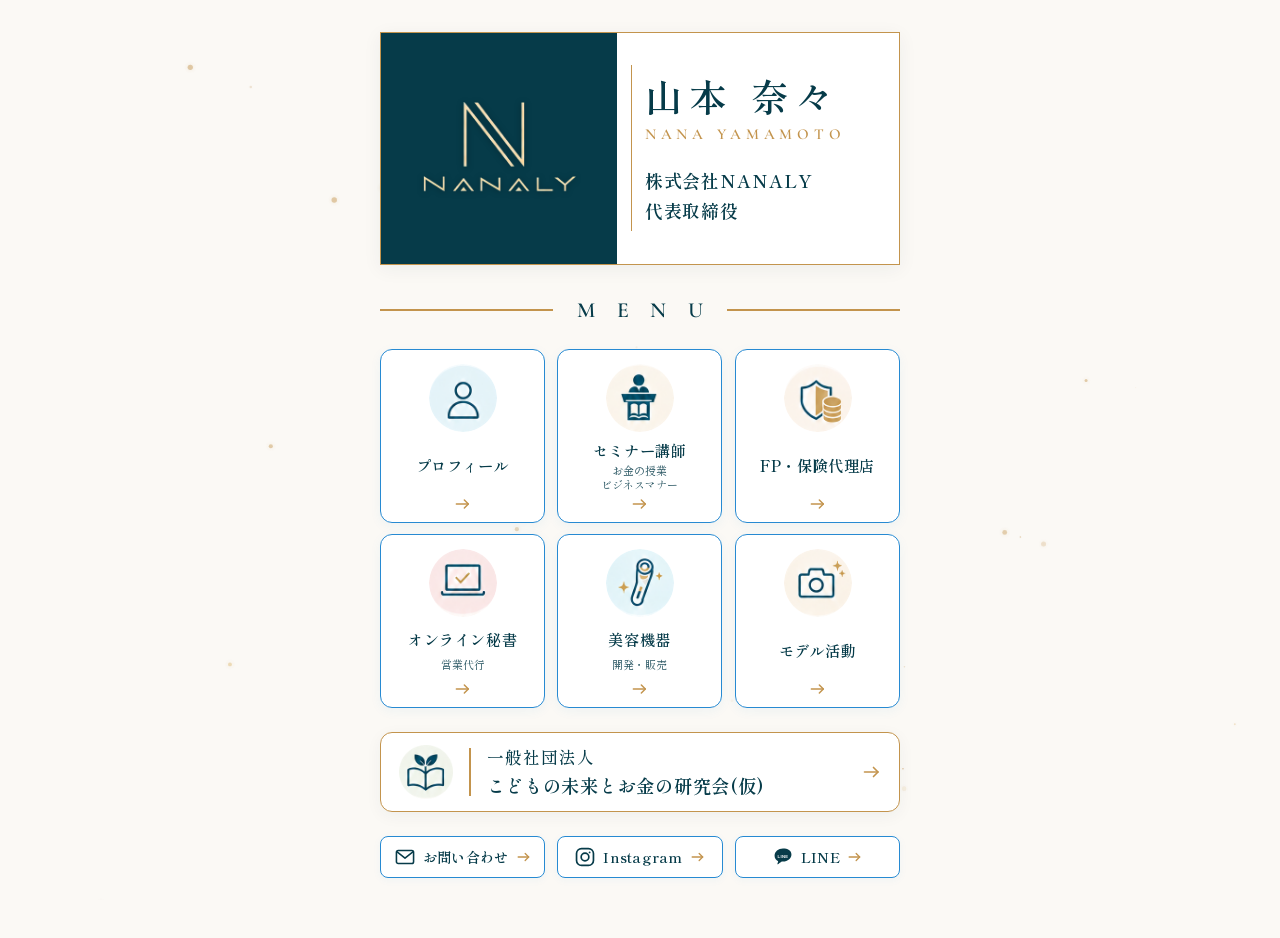
==== index.html @ 5dbdc780 "Add files via upload" ====
<!DOCTYPE html>
<html lang="ja">
<head>
  <meta charset="UTF-8">
  <meta name="viewport" content="width=device-width, initial-scale=1.0">
  <title>山本 奈々 | 株式会社NANALY デジタル名刺</title>
  <meta name="description" content="株式会社NANALY 代表取締役 山本奈々の公式デジタル名刺。プロフィール、セミナー講師、FP・保険代理店、オンライン秘書、美容機器、モデル活動。">
  
  <!-- Google Fonts -->
  <link rel="preconnect" href="https://fonts.googleapis.com">
  <link rel="preconnect" href="https://fonts.gstatic.com" crossorigin>
  <link href="https://fonts.googleapis.com/css2?family=Cormorant+Garamond:wght@400;500;600;700&family=Noto+Serif+JP:wght@300;400;500;600;700&family=Shippori+Mincho:wght@400;500;600;700&display=swap" rel="stylesheet">
  
  <link rel="stylesheet" href="style.css">
</head>
<body>
  <!-- 背景の金箔・微粒子キャンバス -->
  <canvas id="ambient-canvas"></canvas>

  <main class="page-container">
    <div class="card-wrapper">

      <!-- ================= 1. 上部名刺カード ================= -->
      <section class="business-card" id="business-card" tabindex="0" role="region" aria-label="名刺">
        <div class="card-inner">
          <!-- 左側: ディープティール＆NANALYロゴ -->
          <div class="card-left">
            <div class="card-logo-box">
              <img src="image/nanaly-logo-transparent.png" alt="株式会社NANALY ロゴ" class="card-left-img">
            </div>
            <!-- カードの光沢シマーオーバーレイ -->
            <div class="card-shine"></div>
          </div>

          <!-- 右側: プロフィールテキスト -->
          <div class="card-right">
            <div class="card-gold-divider"></div>
            <div class="card-right-content">
              <h1 class="owner-name">山本 奈々</h1>
              <p class="owner-en">NANA YAMAMOTO</p>
              <div class="owner-affiliation">
                <p class="company-name">株式会社NANALY</p>
                <p class="job-title">代表取締役</p>
              </div>
            </div>
          </div>
        </div>

        <!-- 名刺タップ時のヒントバッジ -->
        <div class="card-tap-hint">
          <span>TAP TO SHARE / VIEW QR</span>
        </div>
      </section>

      <!-- ================= 2. MENU 区切り ================= -->
      <div class="menu-divider" aria-hidden="true">
        <span class="divider-line"></span>
        <span class="divider-text">M E N U</span>
        <span class="divider-line"></span>
      </div>

      <!-- ================= 3. 6つのメニューカード グリッド ================= -->
      <section class="menu-grid" aria-label="事業メニュー">

        <!-- 1. プロフィール -->
        <article class="grid-card" data-category="profile" tabindex="0">
          <div class="card-body">
            <div class="icon-frame">
              <img src="image/icon-profile.png" alt="プロフィール" class="menu-icon" loading="lazy">
            </div>
            <h2 class="card-title">プロフィール</h2>
            <div class="card-arrow" aria-hidden="true">
              <img src="image/arrow.svg" alt="" class="arrow-svg">
            </div>
          </div>
          <div class="card-ripple"></div>
        </article>

        <!-- 2. セミナー講師 -->
        <article class="grid-card" data-category="seminar" tabindex="0">
          <div class="card-body">
            <div class="icon-frame">
              <img src="image/icon-seminar.png" alt="セミナー講師" class="menu-icon" loading="lazy">
            </div>
            <h2 class="card-title">セミナー講師</h2>
            <p class="card-sub">
              <span>お金の授業</span>
              <span>ビジネスマナー</span>
            </p>
            <div class="card-arrow" aria-hidden="true">
              <img src="image/arrow.svg" alt="" class="arrow-svg">
            </div>
          </div>
          <div class="card-ripple"></div>
        </article>

        <!-- 3. FP・保険代理店 -->
        <article class="grid-card" data-category="fp" tabindex="0">
          <div class="card-body">
            <div class="icon-frame">
              <img src="image/icon-fp.png" alt="FP・保険代理店" class="menu-icon" loading="lazy">
            </div>
            <h2 class="card-title">FP・保険代理店</h2>
            <div class="card-arrow" aria-hidden="true">
              <img src="image/arrow.svg" alt="" class="arrow-svg">
            </div>
          </div>
          <div class="card-ripple"></div>
        </article>

        <!-- 4. オンライン秘書 -->
        <article class="grid-card" data-category="secretary" tabindex="0">
          <div class="card-body">
            <div class="icon-frame">
              <img src="image/icon-secretary.png" alt="オンライン秘書" class="menu-icon" loading="lazy">
            </div>
            <h2 class="card-title">オンライン秘書</h2>
            <p class="card-sub">
              <span>営業代行</span>
            </p>
            <div class="card-arrow" aria-hidden="true">
              <img src="image/arrow.svg" alt="" class="arrow-svg">
            </div>
          </div>
          <div class="card-ripple"></div>
        </article>

        <!-- 5. 美容機器 -->
        <article class="grid-card" data-category="beauty" tabindex="0">
          <div class="card-body">
            <div class="icon-frame">
              <img src="image/icon-beauty.png" alt="美容機器" class="menu-icon" loading="lazy">
            </div>
            <h2 class="card-title">美容機器</h2>
            <p class="card-sub">
              <span>開発・販売</span>
            </p>
            <div class="card-arrow" aria-hidden="true">
              <img src="image/arrow.svg" alt="" class="arrow-svg">
            </div>
          </div>
          <div class="card-ripple"></div>
        </article>

        <!-- 6. モデル活動 -->
        <article class="grid-card" data-category="model" tabindex="0">
          <div class="card-body">
            <div class="icon-frame">
              <img src="image/icon-model.png" alt="モデル活動" class="menu-icon" loading="lazy">
            </div>
            <h2 class="card-title">モデル活動</h2>
            <div class="card-arrow" aria-hidden="true">
              <img src="image/arrow.svg" alt="" class="arrow-svg">
            </div>
          </div>
          <div class="card-ripple"></div>
        </article>

      </section>

      <!-- ================= 4. ワイドバナーカード ================= -->
      <section class="banner-section" aria-label="関連法人">
        <article class="banner-card" data-category="association" tabindex="0">
          <div class="banner-inner">
            <div class="banner-icon-frame">
              <img src="image/icon-association.png" alt="一般社団法人" class="banner-icon" loading="lazy">
            </div>
            <div class="banner-gold-divider"></div>
            <div class="banner-text-content">
              <p class="banner-sub">一般社団法人</p>
              <h2 class="banner-title">こどもの未来とお金の研究会(仮)</h2>
            </div>
            <div class="banner-arrow" aria-hidden="true">
              <img src="image/arrow.svg" alt="" class="arrow-svg">
            </div>
          </div>
          <div class="card-ripple"></div>
        </article>
      </section>

      <!-- ================= 5. フッターアクションボタン ================= -->
      <footer class="footer-actions" aria-label="連絡先・SNS">
        <!-- お問い合わせ -->
        <a href="#contact" class="action-btn" data-action="contact" role="button">
          <span class="btn-icon">
            <img src="image/icon-mail.svg" alt="メール" class="action-svg">
          </span>
          <span class="btn-label">お問い合わせ</span>
          <span class="btn-arrow" aria-hidden="true">
            <img src="image/arrow.svg" alt="" class="arrow-svg">
          </span>
        </a>

        <!-- Instagram -->
        <a href="https://instagram.com" target="_blank" rel="noopener noreferrer" class="action-btn" data-action="instagram" role="button">
          <span class="btn-icon">
            <img src="image/icon-instagram.svg" alt="Instagram" class="action-svg">
          </span>
          <span class="btn-label">Instagram</span>
          <span class="btn-arrow" aria-hidden="true">
            <img src="image/arrow.svg" alt="" class="arrow-svg">
          </span>
        </a>

        <!-- LINE -->
        <a href="https://line.me" target="_blank" rel="noopener noreferrer" class="action-btn" data-action="line" role="button">
          <span class="btn-icon">
            <img src="image/icon-line.svg" alt="LINE" class="action-svg line-svg">
          </span>
          <span class="btn-label">LINE</span>
          <span class="btn-arrow" aria-hidden="true">
            <img src="image/arrow.svg" alt="" class="arrow-svg">
          </span>
        </a>
      </footer>

    </div>
  </main>

  <!-- ================= 詳細モーダルウィンドウ ================= -->
  <div class="modal-overlay" id="detail-modal" aria-hidden="true" role="dialog" aria-modal="true">
    <div class="modal-container">
      <button class="modal-close-btn" id="modal-close" aria-label="閉じる">×</button>
      <div class="modal-header">
        <div class="modal-icon-wrapper" id="modal-icon"></div>
        <div class="modal-title-group">
          <span class="modal-category-tag" id="modal-category">NANALY SERVICE</span>
          <h3 class="modal-heading" id="modal-title">タイトル</h3>
        </div>
      </div>
      <div class="modal-divider"></div>
      <div class="modal-body" id="modal-description">
        <!-- JSで動的に詳細テキストを挿入 -->
      </div>
      <div class="modal-footer">
        <button class="modal-action-btn primary" id="modal-primary-btn">詳細を見る</button>
        <button class="modal-action-btn secondary" id="modal-secondary-btn">閉じる</button>
      </div>
    </div>
  </div>

  <!-- ================= 名刺シェア・QRモーダル ================= -->
  <div class="modal-overlay" id="share-modal" aria-hidden="true" role="dialog" aria-modal="true">
    <div class="modal-container share-card-modal">
      <button class="modal-close-btn" id="share-close" aria-label="閉じる">×</button>
      <div class="share-header">
        <div class="nanaly-mini-logo">NANALY</div>
        <h3 class="share-title">デジタル名刺の共有</h3>
        <p class="share-subtitle">山本 奈々 | 代表取締役</p>
      </div>
      <div class="qr-container">
        <!-- SVG生成QRコードプレースホルダー -->
        <div class="qr-code-box" id="qr-box">
          <svg viewBox="0 0 120 120" class="qr-svg" aria-label="QR Code">
            <rect width="120" height="120" fill="#ffffff" rx="8"/>
            <!-- 四隅のファインダーパターン -->
            <path d="M12 12 h32 v32 h-32 z M20 20 v16 h16 v-16 z" fill="#063b49"/>
            <rect x="24" y="24" width="8" height="8" fill="#c3944d"/>
            <path d="M76 12 h32 v32 h-32 z M84 20 v16 h16 v-16 z" fill="#063b49"/>
            <rect x="88" y="24" width="8" height="8" fill="#c3944d"/>
            <path d="M12 76 h32 v32 h-32 z M20 84 v16 h16 v-16 z" fill="#063b49"/>
            <rect x="24" y="88" width="8" height="8" fill="#c3944d"/>
            <!-- 幾何学模様 -->
            <path d="M52 16 h8 v8 h-8 z M64 24 h8 v16 h-8 z M52 36 h12 v8 h-12 z M16 52 h8 v16 h-8 z M32 52 h24 v8 h-24 z M64 52 h16 v8 h-16 z M88 52 h8 v8 h-8 z M100 52 h8 v16 h-8 z M52 68 h16 v16 h-16 z M76 68 h12 v8 h-12 z M96 68 h12 v8 h-12 z M36 76 h12 v8 h-12 z M76 84 h8 v16 h-8 z M92 84 h16 v8 h-16 z M52 92 h16 v16 h-16 z M76 104 h24 v8 h-24 z" fill="#063b49"/>
          </svg>
        </div>
        <p class="qr-caption">スマートフォンで読み取って名刺を保存できます</p>
      </div>
      <div class="share-actions">
        <button class="share-copy-btn" id="copy-url-btn">
          <span class="copy-icon">🔗</span>
          <span class="copy-text">URLをコピー</span>
        </button>
      </div>
      <div class="copy-toast" id="copy-toast">URLをクリップボードにコピーしました</div>
    </div>
  </div>

  <script src="script.js"></script>
</body>
</html>
---- style.css ----
/* ==========================================================================
   NANALY デジタル名刺 - スタイルシート
   画像デザインの忠実な再現 & 上品なマイクロインタラクション
   ========================================================================== */

/* --- CSS変数（デザイントークン） --- */
:root {
  --color-deep-teal: #063b49;        /* 深い青緑（プライマリ） */
  --color-deep-teal-dark: #042933;   /* より濃い青緑（影用） */
  --color-teal-glow: rgba(6, 59, 73, 0.12);
  
  --color-gold: #c3944d;             /* ゴールドアクセント */
  --color-gold-light: #dfbc7a;       /* 明るいゴールド */
  --color-gold-dark: #a07432;        /* 濃いゴールド */
  --color-gold-glow: rgba(195, 148, 77, 0.25);

  --color-card-border-blue: #278ad2; /* メニューカードのスカイブルー枠線 */
  
  --color-bg-base: #fbf9f5;          /* 全体背景（高級感ある和紙調オフホワイト） */
  --color-card-white: #ffffff;       /* カード背景 */
  --color-text-dark: #063b49;        /* 主要テキスト（深い青緑） */
  --color-text-sub: #174d5b;         /* サブテキスト */
  --color-text-gold: #c3944d;        /* ゴールドテキスト */

  /* フォント定義 */
  --font-mincho: 'Shippori Mincho', 'Noto Serif JP', 'Yu Mincho', serif;
  --font-serif-en: 'Cormorant Garamond', 'Times New Roman', serif;
  --font-sans: -apple-system, BlinkMacSystemFont, "Segoe UI", Roboto, "Helvetica Neue", sans-serif;

  /* 影 */
  --shadow-card-subtle: 0 4px 20px rgba(6, 59, 73, 0.05);
  --shadow-card-hover: 0 10px 28px rgba(6, 59, 73, 0.12), 0 2px 6px rgba(195, 148, 77, 0.15);
  --shadow-gold-hover: 0 8px 24px rgba(195, 148, 77, 0.22);
}

/* --- リセット & 基本設定 --- */
*, *::before, *::after {
  box-sizing: border-box;
  margin: 0;
  padding: 0;
}

html {
  font-size: 16px;
  scroll-behavior: smooth;
  -webkit-font-smoothing: antialiased;
  -moz-osx-font-smoothing: grayscale;
}

body {
  min-height: 100vh;
  background-color: var(--color-bg-base);
  color: var(--color-text-dark);
  font-family: var(--font-mincho);
  display: flex;
  justify-content: center;
  align-items: flex-start;
  padding: 32px 16px 60px;
  overflow-x: hidden;
  position: relative;
}

/* --- 背景キャンバス（金箔・微粒子アニメーション） --- */
#ambient-canvas {
  position: fixed;
  top: 0;
  left: 0;
  width: 100vw;
  height: 100vh;
  pointer-events: none;
  z-index: 0;
  opacity: 0.85;
}

/* --- 全体コンテナ --- */
.page-container {
  width: 100%;
  max-width: 520px;
  position: relative;
  z-index: 1;
}

.card-wrapper {
  display: flex;
  flex-direction: column;
  gap: 24px;
}

/* ==========================================================================
   1. 上部名刺カード
   ========================================================================== */
.business-card {
  position: relative;
  background: #ffffff;
  border: 1.5px solid var(--color-gold);
  border-radius: 0; /* ゴールドの囲いの角丸を完全になくし直角に */
  padding: 0; /* 緑のロゴ周りの白い隙間を完全になくす */
  box-shadow: 0 4px 18px rgba(6, 59, 73, 0.06);
  cursor: pointer;
  outline: none;
  overflow: hidden;
  transition: transform 0.3s cubic-bezier(0.2, 0.8, 0.2, 1),
              box-shadow 0.3s cubic-bezier(0.2, 0.8, 0.2, 1),
              border-color 0.3s ease;
  user-select: none;
  perspective: 1000px;
}

.business-card:hover {
  transform: translateY(-3px) scale(1.005);
  box-shadow: var(--shadow-gold-hover);
  border-color: var(--color-gold-light);
}

.business-card:focus-visible {
  outline: 2px solid var(--color-gold);
  outline-offset: 3px;
}

.card-inner {
  display: flex;
  min-height: 226px;
  border-radius: 0;
  margin: 0;
  padding: 0;
  background: #ffffff;
}

/* 名刺左側: 尖った直角の四角形（背景は完全に均一な単一面のディープティール） */
.card-left {
  flex: 0 0 45.5%;
  background-color: var(--color-deep-teal);
  border-radius: 0;
  margin: 0;
  padding: 0;
  position: relative;
  overflow: hidden;
  display: flex;
  align-items: center;
  justify-content: center;
}

.card-logo-box {
  width: 100%;
  height: 100%;
  display: flex;
  align-items: center;
  justify-content: center;
  padding: 16px 12px;
  z-index: 2;
}

.card-left-img {
  max-width: 86%;
  max-height: 86%;
  width: auto;
  height: auto;
  object-fit: contain;
  display: block;
  border-radius: 0;
  filter: drop-shadow(0 1px 3px rgba(0, 0, 0, 0.3));
  transition: transform 0.4s ease;
}

.business-card:hover .card-left-img {
  transform: scale(1.03);
}

/* 光沢シマー効果 */
.card-shine {
  position: absolute;
  top: -50%;
  left: -60%;
  width: 200%;
  height: 200%;
  background: linear-gradient(
    115deg,
    transparent 0%,
    transparent 40%,
    rgba(255, 255, 255, 0.15) 45%,
    rgba(255, 255, 255, 0.28) 50%,
    rgba(255, 255, 255, 0.15) 55%,
    transparent 60%,
    transparent 100%
  );
  transform: rotate(25deg);
  pointer-events: none;
  opacity: 0;
  transition: opacity 0.5s ease;
}

.business-card:hover .card-shine {
  opacity: 1;
  animation: shineSweep 1.6s ease-in-out infinite;
}

@keyframes shineSweep {
  0% { transform: translateY(-100%) rotate(25deg); }
  100% { transform: translateY(100%) rotate(25deg); }
}

/* 名刺右側: テキスト情報 */
.card-right {
  flex: 1;
  background-color: #ffffff;
  display: flex;
  align-items: center;
  position: relative;
  padding: 20px 20px 20px 28px;
}

/* 縦のゴールド仕切り線 */
.card-gold-divider {
  position: absolute;
  left: 14px;
  top: 14%;
  bottom: 14%;
  width: 1.5px;
  background: var(--color-gold);
}

.card-right-content {
  display: flex;
  flex-direction: column;
  justify-content: center;
  width: 100%;
}

.owner-name {
  font-family: var(--font-mincho);
  font-size: 2.35rem;
  font-weight: 600;
  color: var(--color-deep-teal);
  letter-spacing: 0.18em;
  line-height: 1.15;
  margin-bottom: 8px;
}

.owner-en {
  font-family: var(--font-serif-en);
  font-size: 0.95rem;
  font-weight: 600;
  color: var(--color-gold);
  letter-spacing: 0.32em;
  margin-bottom: 24px;
  text-transform: uppercase;
}

.owner-affiliation {
  display: flex;
  flex-direction: column;
  gap: 4px;
}

.company-name {
  font-family: var(--font-mincho);
  font-size: 1.12rem;
  font-weight: 600;
  color: var(--color-deep-teal);
  letter-spacing: 0.05em;
}

.job-title {
  font-family: var(--font-mincho);
  font-size: 1.12rem;
  font-weight: 600;
  color: var(--color-deep-teal);
  letter-spacing: 0.05em;
}

/* 名刺タップヒント */
.card-tap-hint {
  position: absolute;
  bottom: -10px;
  right: 16px;
  background: var(--color-deep-teal);
  color: #ffffff;
  font-family: var(--font-sans);
  font-size: 0.62rem;
  font-weight: 600;
  letter-spacing: 0.08em;
  padding: 2px 8px;
  border-radius: 10px;
  opacity: 0;
  transform: translateY(-4px);
  transition: all 0.25s ease;
  pointer-events: none;
  box-shadow: 0 2px 6px rgba(0, 0, 0, 0.15);
}

.business-card:hover .card-tap-hint {
  opacity: 0.9;
  transform: translateY(0);
}

/* ==========================================================================
   2. MENU 区切り線
   ========================================================================== */
.menu-divider {
  display: flex;
  align-items: center;
  justify-content: center;
  gap: 16px;
  margin: 8px 0 2px;
}

.divider-line {
  flex: 1;
  height: 1.2px;
  background: var(--color-gold);
}

.divider-text {
  font-family: var(--font-serif-en);
  font-size: 1.35rem;
  font-weight: 600;
  color: var(--color-deep-teal);
  letter-spacing: 0.38em;
  text-indent: 0.38em;
}

/* ==========================================================================
   3. メニューグリッド（3列×2行）
   ========================================================================== */
.menu-grid {
  display: grid;
  grid-template-columns: repeat(3, 1fr);
  gap: 12px;
}

.grid-card {
  position: relative;
  background: #ffffff;
  border: 1.6px solid var(--color-card-border-blue);
  border-radius: 12px;
  aspect-ratio: 1 / 1.05;
  display: flex;
  flex-direction: column;
  justify-content: center;
  align-items: center;
  cursor: pointer;
  outline: none;
  padding: 12px 6px;
  box-shadow: 0 3px 12px rgba(39, 138, 210, 0.06);
  transition: transform 0.28s cubic-bezier(0.2, 0.8, 0.2, 1),
              box-shadow 0.28s cubic-bezier(0.2, 0.8, 0.2, 1),
              border-color 0.28s ease,
              background-color 0.28s ease;
  user-select: none;
  overflow: hidden;
}

.grid-card:hover {
  transform: translateY(-4px);
  box-shadow: 0 10px 22px rgba(39, 138, 210, 0.18), 0 2px 6px rgba(6, 59, 73, 0.08);
  border-color: #1a7ec7;
  background-color: #fcfeff;
}

.grid-card:active {
  transform: translateY(-1px) scale(0.98);
}

.grid-card:focus-visible {
  outline: 2px solid var(--color-card-border-blue);
  outline-offset: 2px;
}

.card-body {
  width: 100%;
  height: 100%;
  display: flex;
  flex-direction: column;
  align-items: center;
  justify-content: space-between;
  text-align: center;
  z-index: 2;
}

/* 円形アイコン */
.icon-frame {
  width: 68px;
  height: 68px;
  border-radius: 50%;
  display: flex;
  align-items: center;
  justify-content: center;
  transition: transform 0.35s cubic-bezier(0.34, 1.56, 0.64, 1);
  margin-top: 2px;
}

.grid-card:hover .icon-frame {
  transform: scale(1.08) rotate(3deg);
}

.menu-icon {
  width: 100%;
  height: 100%;
  object-fit: contain;
  display: block;
  border-radius: 50%;
}

/* タイトル & サブ */
.card-title {
  font-family: var(--font-mincho);
  font-size: 0.95rem;
  font-weight: 600;
  color: var(--color-deep-teal);
  letter-spacing: 0.04em;
  line-height: 1.25;
  margin-top: 6px;
  transition: color 0.25s ease;
}

.grid-card:hover .card-title {
  color: #0b5063;
}

.card-sub {
  display: flex;
  flex-direction: column;
  gap: 1px;
  font-family: var(--font-mincho);
  font-size: 0.68rem;
  color: var(--color-deep-teal);
  line-height: 1.2;
  margin-top: 2px;
  opacity: 0.88;
}

/* 矢印 */
.card-arrow {
  width: 16px;
  height: 12px;
  display: flex;
  align-items: center;
  justify-content: center;
  margin-top: 4px;
  transition: transform 0.3s ease;
}

.grid-card:hover .card-arrow {
  transform: translateX(4px);
}

.arrow-svg {
  width: 100%;
  height: 100%;
  display: block;
}

/* リップルエフェクト */
.card-ripple {
  position: absolute;
  top: 50%;
  left: 50%;
  width: 0;
  height: 0;
  border-radius: 50%;
  background: radial-gradient(circle, rgba(195, 148, 77, 0.25) 0%, transparent 70%);
  transform: translate(-50%, -50%);
  opacity: 0;
  pointer-events: none;
  transition: width 0.6s ease-out, height 0.6s ease-out, opacity 0.6s ease-out;
}

.grid-card:active .card-ripple,
.banner-card:active .card-ripple {
  width: 250px;
  height: 250px;
  opacity: 1;
  transition: 0s;
}

.touch-ripple {
  position: absolute;
  width: 20px;
  height: 20px;
  border-radius: 50%;
  background: radial-gradient(circle, rgba(195, 148, 77, 0.45) 0%, rgba(39, 138, 210, 0.15) 60%, transparent 100%);
  transform: translate(-50%, -50%) scale(0);
  pointer-events: none;
  animation: touchRippleAnim 0.6s ease-out forwards;
}

@keyframes touchRippleAnim {
  to {
    transform: translate(-50%, -50%) scale(15);
    opacity: 0;
  }
}

/* ==========================================================================
   4. ワイドバナーカード（一般社団法人）
   ========================================================================== */
.banner-section {
  width: 100%;
}

.banner-card {
  position: relative;
  background: #ffffff;
  border: 1.6px solid var(--color-gold);
  border-radius: 12px;
  cursor: pointer;
  outline: none;
  padding: 12px 18px;
  box-shadow: 0 4px 16px rgba(6, 59, 73, 0.05);
  transition: transform 0.28s cubic-bezier(0.2, 0.8, 0.2, 1),
              box-shadow 0.28s cubic-bezier(0.2, 0.8, 0.2, 1),
              border-color 0.28s ease;
  user-select: none;
  overflow: hidden;
}

.banner-card:hover {
  transform: translateY(-3px);
  box-shadow: var(--shadow-gold-hover);
  border-color: var(--color-gold-light);
}

.banner-card:active {
  transform: translateY(-1px) scale(0.99);
}

.banner-card:focus-visible {
  outline: 2px solid var(--color-gold);
  outline-offset: 2px;
}

.banner-inner {
  display: flex;
  align-items: center;
  gap: 16px;
  z-index: 2;
  position: relative;
}

.banner-icon-frame {
  flex: 0 0 54px;
  height: 54px;
  border-radius: 50%;
  display: flex;
  align-items: center;
  justify-content: center;
  transition: transform 0.35s ease;
}

.banner-card:hover .banner-icon-frame {
  transform: scale(1.08) rotate(4deg);
}

.banner-icon {
  width: 100%;
  height: 100%;
  object-fit: contain;
  display: block;
}

.banner-gold-divider {
  width: 1.5px;
  height: 48px;
  background: var(--color-gold);
  flex-shrink: 0;
}

.banner-text-content {
  flex: 1;
  display: flex;
  flex-direction: column;
  gap: 3px;
}

.banner-sub {
  font-family: var(--font-mincho);
  font-size: 1.05rem;
  font-weight: 500;
  color: var(--color-deep-teal);
  letter-spacing: 0.06em;
}

.banner-title {
  font-family: var(--font-mincho);
  font-size: 1.15rem;
  font-weight: 600;
  color: var(--color-deep-teal);
  letter-spacing: 0.04em;
  white-space: nowrap;
}

.banner-arrow {
  width: 18px;
  height: 14px;
  flex-shrink: 0;
  display: flex;
  align-items: center;
  justify-content: center;
  transition: transform 0.3s ease;
}

.banner-card:hover .banner-arrow {
  transform: translateX(5px);
}

/* ==========================================================================
   5. フッターアクションボタン（3列）
   ========================================================================== */
.footer-actions {
  display: grid;
  grid-template-columns: repeat(3, 1fr);
  gap: 12px;
}

.action-btn {
  display: flex;
  align-items: center;
  justify-content: center;
  gap: 8px;
  background: #ffffff;
  border: 1.6px solid var(--color-card-border-blue);
  border-radius: 8px;
  padding: 10px 8px;
  text-decoration: none;
  cursor: pointer;
  outline: none;
  box-shadow: 0 2px 8px rgba(39, 138, 210, 0.05);
  transition: transform 0.25s ease,
              box-shadow 0.25s ease,
              border-color 0.25s ease,
              background-color 0.25s ease;
  user-select: none;
}

.action-btn:hover {
  transform: translateY(-2px);
  box-shadow: 0 6px 16px rgba(39, 138, 210, 0.16);
  border-color: #1a7ec7;
  background-color: #f7fbfe;
}

.action-btn:active {
  transform: translateY(0) scale(0.98);
}

.action-btn:focus-visible {
  outline: 2px solid var(--color-card-border-blue);
  outline-offset: 2px;
}

.btn-icon {
  width: 20px;
  height: 20px;
  display: flex;
  align-items: center;
  justify-content: center;
  flex-shrink: 0;
}

.action-svg {
  width: 100%;
  height: 100%;
  display: block;
}

.btn-label {
  font-family: var(--font-mincho);
  font-size: 0.88rem;
  font-weight: 600;
  color: var(--color-deep-teal);
  letter-spacing: 0.02em;
  white-space: nowrap;
}

.btn-arrow {
  width: 14px;
  height: 10px;
  display: flex;
  align-items: center;
  justify-content: center;
  flex-shrink: 0;
  transition: transform 0.25s ease;
}

.action-btn:hover .btn-arrow {
  transform: translateX(3px);
}

/* ==========================================================================
   6. モーダルウィンドウ
   ========================================================================== */
.modal-overlay {
  position: fixed;
  inset: 0;
  background: rgba(4, 41, 51, 0.55);
  backdrop-filter: blur(8px);
  -webkit-backdrop-filter: blur(8px);
  display: flex;
  align-items: center;
  justify-content: center;
  padding: 20px;
  z-index: 1000;
  opacity: 0;
  visibility: hidden;
  transition: opacity 0.3s cubic-bezier(0.2, 0.8, 0.2, 1),
              visibility 0.3s cubic-bezier(0.2, 0.8, 0.2, 1);
}

.modal-overlay.active {
  opacity: 1;
  visibility: visible;
}

.modal-container {
  width: 100%;
  max-width: 440px;
  background: #ffffff;
  border: 1.6px solid var(--color-gold);
  border-radius: 16px;
  padding: 28px 24px 24px;
  position: relative;
  box-shadow: 0 20px 48px rgba(4, 41, 51, 0.25), 0 0 24px rgba(195, 148, 77, 0.2);
  transform: scale(0.92) translateY(12px);
  transition: transform 0.35s cubic-bezier(0.34, 1.56, 0.64, 1);
}

.modal-overlay.active .modal-container {
  transform: scale(1) translateY(0);
}

.modal-close-btn {
  position: absolute;
  top: 14px;
  right: 14px;
  width: 32px;
  height: 32px;
  border-radius: 50%;
  background: #f3f6f8;
  border: none;
  font-size: 1.3rem;
  color: var(--color-deep-teal);
  cursor: pointer;
  display: flex;
  align-items: center;
  justify-content: center;
  line-height: 1;
  transition: all 0.2s ease;
}

.modal-close-btn:hover {
  background: var(--color-deep-teal);
  color: #ffffff;
  transform: rotate(90deg);
}

.modal-header {
  display: flex;
  align-items: center;
  gap: 16px;
  margin-bottom: 16px;
}

.modal-icon-wrapper {
  width: 58px;
  height: 58px;
  border-radius: 50%;
  overflow: hidden;
  flex-shrink: 0;
  box-shadow: 0 3px 10px rgba(0, 0, 0, 0.08);
}

.modal-icon-wrapper img {
  width: 100%;
  height: 100%;
  object-fit: contain;
}

.modal-title-group {
  display: flex;
  flex-direction: column;
  gap: 4px;
}

.modal-category-tag {
  font-family: var(--font-serif-en);
  font-size: 0.72rem;
  letter-spacing: 0.18em;
  color: var(--color-gold);
  font-weight: 600;
  text-transform: uppercase;
}

.modal-heading {
  font-family: var(--font-mincho);
  font-size: 1.35rem;
  font-weight: 600;
  color: var(--color-deep-teal);
}

.modal-divider {
  width: 100%;
  height: 1px;
  background: linear-gradient(90deg, var(--color-gold), rgba(195, 148, 77, 0.15));
  margin-bottom: 18px;
}

.modal-body {
  font-family: var(--font-mincho);
  font-size: 0.95rem;
  line-height: 1.8;
  color: #1a4350;
  margin-bottom: 24px;
}

.modal-body p {
  margin-bottom: 12px;
}

.modal-body ul {
  list-style: none;
  padding-left: 0;
  margin: 10px 0;
}

.modal-body li {
  position: relative;
  padding-left: 18px;
  margin-bottom: 6px;
  font-size: 0.9rem;
}

.modal-body li::before {
  content: "◆";
  position: absolute;
  left: 0;
  color: var(--color-gold);
  font-size: 0.65rem;
  top: 1px;
}

.modal-footer {
  display: flex;
  gap: 12px;
}

.modal-action-btn {
  flex: 1;
  padding: 12px 16px;
  border-radius: 8px;
  font-family: var(--font-mincho);
  font-size: 0.92rem;
  font-weight: 600;
  cursor: pointer;
  transition: all 0.25s ease;
  outline: none;
}

.modal-action-btn.primary {
  background: var(--color-deep-teal);
  color: #ffffff;
  border: 1.5px solid var(--color-deep-teal);
}

.modal-action-btn.primary:hover {
  background: #095266;
  box-shadow: 0 4px 12px rgba(6, 59, 73, 0.25);
}

.modal-action-btn.secondary {
  background: #ffffff;
  color: var(--color-deep-teal);
  border: 1.5px solid #d0dee5;
}

.modal-action-btn.secondary:hover {
  background: #f4f8fa;
  border-color: var(--color-deep-teal);
}

/* ==========================================================================
   7. 名刺共有モーダル
   ========================================================================== */
.share-card-modal {
  text-align: center;
}

.share-header {
  margin-bottom: 20px;
}

.nanaly-mini-logo {
  font-family: var(--font-serif-en);
  font-size: 1.1rem;
  letter-spacing: 0.35em;
  color: var(--color-gold);
  margin-bottom: 6px;
}

.share-title {
  font-family: var(--font-mincho);
  font-size: 1.4rem;
  font-weight: 600;
  color: var(--color-deep-teal);
  margin-bottom: 4px;
}

.share-subtitle {
  font-size: 0.88rem;
  color: #4a6d79;
}

.qr-container {
  display: flex;
  flex-direction: column;
  align-items: center;
  gap: 12px;
  margin: 16px 0 22px;
}

.qr-code-box {
  width: 140px;
  height: 140px;
  padding: 10px;
  background: #ffffff;
  border: 1.5px solid var(--color-gold);
  border-radius: 12px;
  box-shadow: 0 6px 18px rgba(6, 59, 73, 0.08);
  display: flex;
  align-items: center;
  justify-content: center;
}

.qr-svg {
  width: 100%;
  height: 100%;
}

.qr-caption {
  font-size: 0.78rem;
  color: #63828c;
}

.share-actions {
  display: flex;
  justify-content: center;
}

.share-copy-btn {
  display: inline-flex;
  align-items: center;
  gap: 8px;
  padding: 12px 28px;
  background: var(--color-deep-teal);
  color: #ffffff;
  border: none;
  border-radius: 8px;
  font-family: var(--font-mincho);
  font-size: 0.95rem;
  font-weight: 600;
  cursor: pointer;
  transition: all 0.25s ease;
  box-shadow: 0 4px 12px rgba(6, 59, 73, 0.18);
}

.share-copy-btn:hover {
  background: #095266;
  transform: translateY(-2px);
  box-shadow: 0 6px 16px rgba(6, 59, 73, 0.26);
}

.copy-toast {
  position: absolute;
  bottom: 20px;
  left: 50%;
  transform: translateX(-50%) translateY(20px);
  background: var(--color-gold);
  color: #ffffff;
  padding: 8px 16px;
  border-radius: 20px;
  font-size: 0.82rem;
  font-weight: 500;
  opacity: 0;
  pointer-events: none;
  transition: all 0.3s ease;
  box-shadow: 0 4px 12px rgba(0, 0, 0, 0.15);
  white-space: nowrap;
}

.copy-toast.show {
  opacity: 1;
  transform: translateX(-50%) translateY(0);
}

/* ==========================================================================
   8. アニメーション（ロード時のスタッガー登場）
   ========================================================================== */
.fade-in-ready .business-card {
  opacity: 0;
  transform: translateY(20px);
  animation: cardEntrance 0.8s cubic-bezier(0.2, 0.8, 0.2, 1) forwards 0.15s;
}

.fade-in-ready .menu-divider {
  opacity: 0;
  transform: scaleX(0.85);
  animation: dividerEntrance 0.6s ease forwards 0.4s;
}

.fade-in-ready .grid-card {
  opacity: 0;
  transform: translateY(18px) scale(0.96);
  animation: itemEntrance 0.6s cubic-bezier(0.2, 0.8, 0.2, 1) forwards;
}

.fade-in-ready .grid-card:nth-child(1) { animation-delay: 0.45s; }
.fade-in-ready .grid-card:nth-child(2) { animation-delay: 0.52s; }
.fade-in-ready .grid-card:nth-child(3) { animation-delay: 0.59s; }
.fade-in-ready .grid-card:nth-child(4) { animation-delay: 0.66s; }
.fade-in-ready .grid-card:nth-child(5) { animation-delay: 0.73s; }
.fade-in-ready .grid-card:nth-child(6) { animation-delay: 0.80s; }

.fade-in-ready .banner-card {
  opacity: 0;
  transform: translateY(16px);
  animation: itemEntrance 0.65s cubic-bezier(0.2, 0.8, 0.2, 1) forwards 0.88s;
}

.fade-in-ready .footer-actions {
  opacity: 0;
  transform: translateY(16px);
  animation: itemEntrance 0.65s cubic-bezier(0.2, 0.8, 0.2, 1) forwards 0.95s;
}

@keyframes cardEntrance {
  to {
    opacity: 1;
    transform: translateY(0);
  }
}

@keyframes dividerEntrance {
  to {
    opacity: 1;
    transform: scaleX(1);
  }
}

@keyframes itemEntrance {
  to {
    opacity: 1;
    transform: translateY(0) scale(1);
  }
}

/* ==========================================================================
   9. レスポンシブ対応（スマホ〜大画面）
   ========================================================================== */
@media (max-width: 480px) {
  body {
    padding: 16px 12px 40px;
  }

  .card-inner {
    min-height: 190px;
  }

  .card-left {
    flex: 0 0 45%;
    padding: 0;
    margin: 0;
  }

  .card-logo-box {
    padding: 10px 6px;
  }

  .nanaly-symbol {
    width: 78px;
    height: 78px;
  }

  .nanaly-brand-name {
    font-size: 1.05rem;
    letter-spacing: 0.36em;
  }

  .card-right {
    padding: 18px 14px 18px 18px;
  }

  .owner-name {
    font-size: 1.75rem;
  }

  .owner-en {
    font-size: 0.72rem;
    margin-bottom: 16px;
  }

  .company-name, .job-title {
    font-size: 0.92rem;
  }

  .menu-grid {
    gap: 8px;
  }

  .grid-card {
    padding: 10px 4px;
    border-radius: 10px;
  }

  .icon-frame {
    width: 58px;
    height: 58px;
  }

  .card-title {
    font-size: 0.85rem;
  }

  .card-sub {
    font-size: 0.62rem;
  }

  .banner-card {
    padding: 10px 14px;
  }

  .banner-icon-frame {
    flex: 0 0 46px;
    height: 46px;
  }

  .banner-sub {
    font-size: 0.82rem;
  }

  .banner-title {
    font-size: 0.92rem;
  }

  .footer-actions {
    gap: 8px;
  }

  .action-btn {
    padding: 8px 4px;
    gap: 4px;
  }

  .btn-icon {
    width: 17px;
    height: 17px;
  }

  .btn-label {
    font-size: 0.78rem;
  }

  .btn-arrow {
    width: 11px;
  }
}
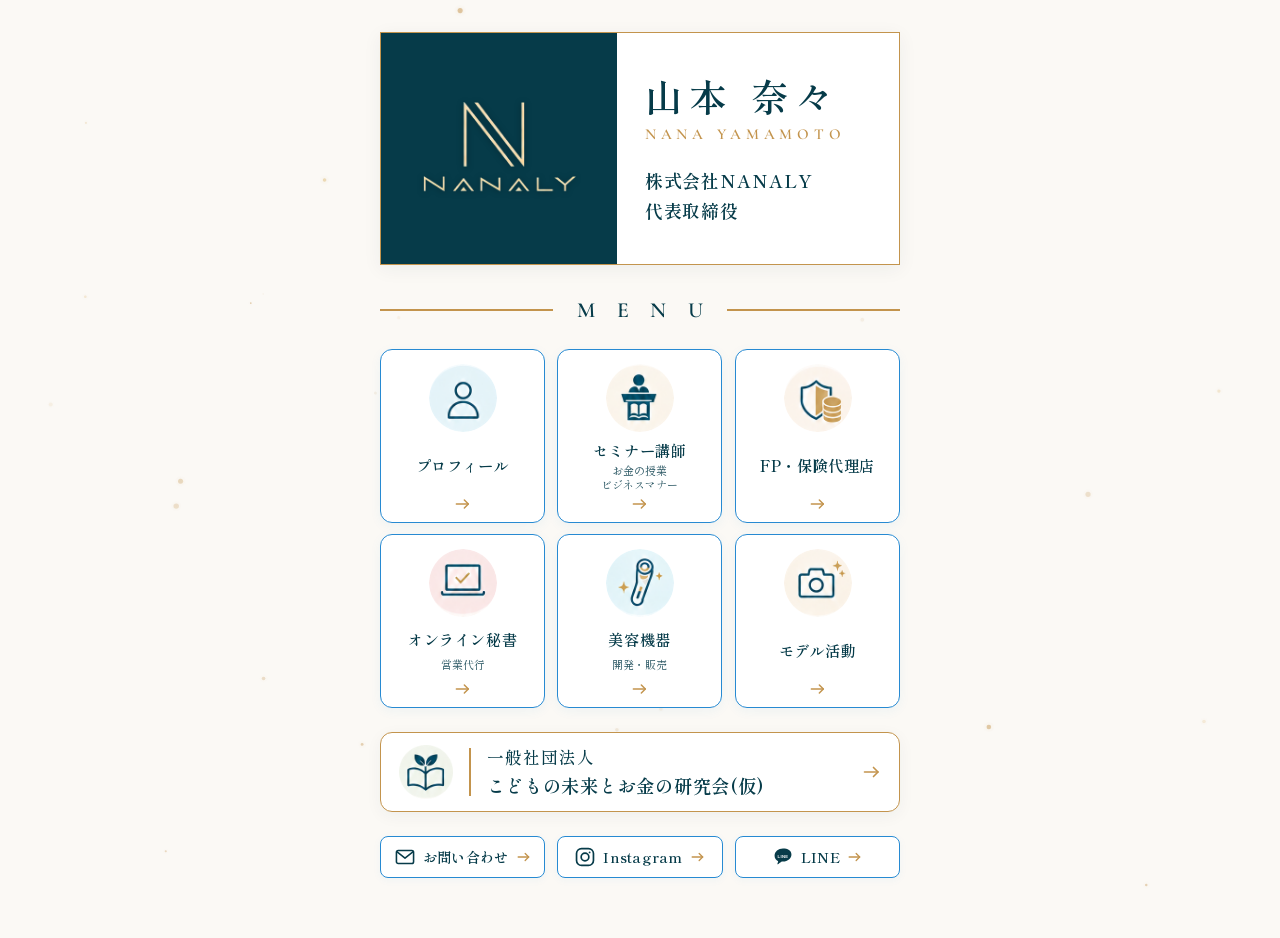
==== commit 895be9dd: "Remove gold divider from profile section" ====
--- a/index.html
+++ b/index.html
@@ -34,7 +34,6 @@
 
           <!-- 右側: プロフィールテキスト -->
           <div class="card-right">
-            <div class="card-gold-divider"></div>
             <div class="card-right-content">
               <h1 class="owner-name">山本 奈々</h1>
               <p class="owner-en">NANA YAMAMOTO</p>
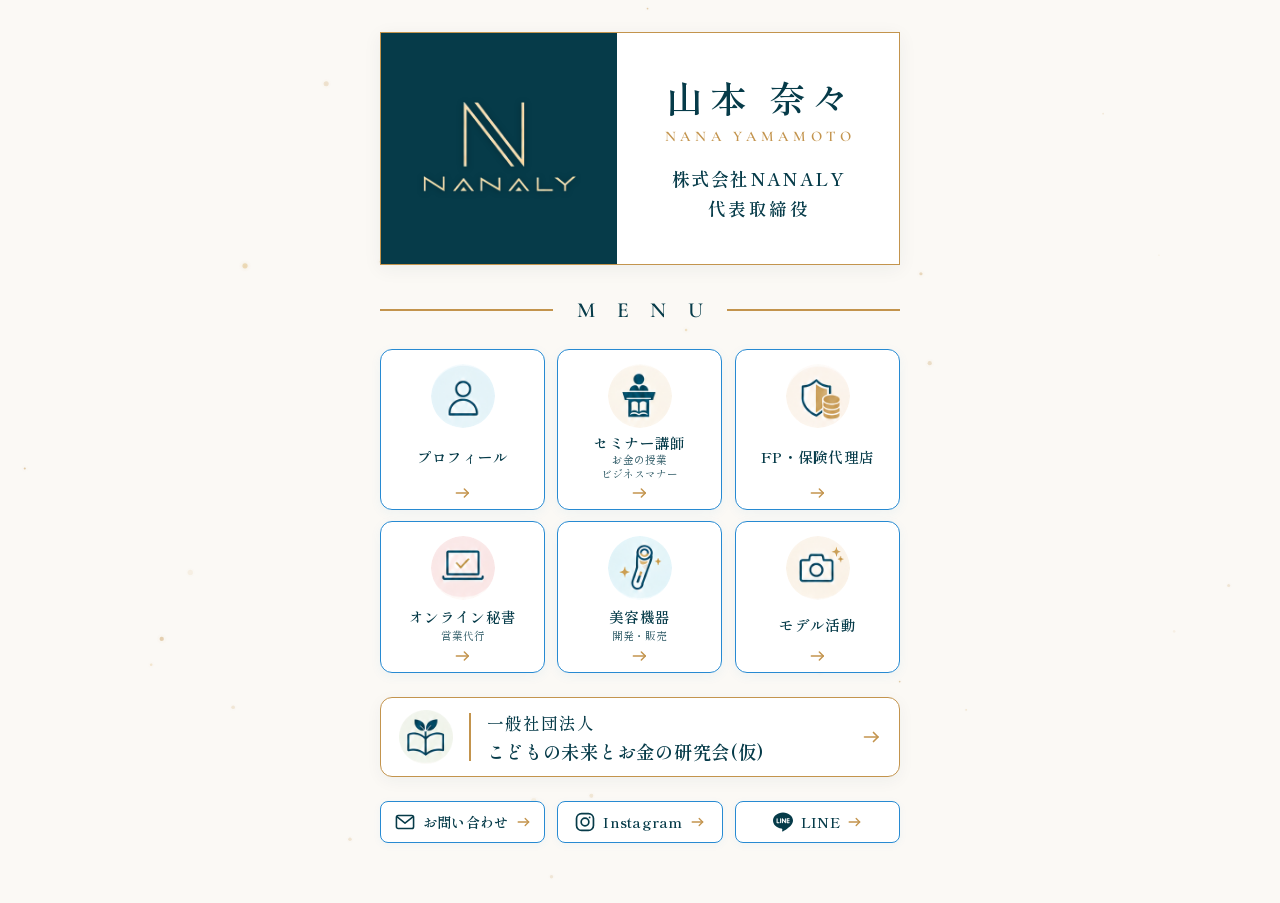
==== commit e27555b9: "Update digital business card, profile, seminar, secretary, and model portfolio pages" ====
--- a/index.html
+++ b/index.html
@@ -21,7 +21,7 @@
     <div class="card-wrapper">
 
       <!-- ================= 1. 上部名刺カード ================= -->
-      <section class="business-card" id="business-card" tabindex="0" role="region" aria-label="名刺">
+      <section class="business-card" id="business-card" role="region" aria-label="名刺">
         <div class="card-inner">
           <!-- 左側: ディープティール＆NANALYロゴ -->
           <div class="card-left">
@@ -44,11 +44,6 @@
             </div>
           </div>
         </div>
-
-        <!-- 名刺タップ時のヒントバッジ -->
-        <div class="card-tap-hint">
-          <span>TAP TO SHARE / VIEW QR</span>
-        </div>
       </section>
 
       <!-- ================= 2. MENU 区切り ================= -->
@@ -180,7 +175,7 @@
       <!-- ================= 5. フッターアクションボタン ================= -->
       <footer class="footer-actions" aria-label="連絡先・SNS">
         <!-- お問い合わせ -->
-        <a href="#contact" class="action-btn" data-action="contact" role="button">
+        <a href="mailto:info@nanaly.jp?subject=【お問い合わせ】株式会社NANALY" class="action-btn" data-action="contact" role="button">
           <span class="btn-icon">
             <img src="image/icon-mail.svg" alt="メール" class="action-svg">
           </span>
@@ -191,7 +186,7 @@
         </a>
 
         <!-- Instagram -->
-        <a href="https://instagram.com" target="_blank" rel="noopener noreferrer" class="action-btn" data-action="instagram" role="button">
+        <a href="https://www.instagram.com/nanaly.jp?cplk=MWc3Nmh1YmNuczZ5cw%3D%3D&amp;utm_source=qr" target="_blank" rel="noopener noreferrer" class="action-btn" data-action="instagram" role="button">
           <span class="btn-icon">
             <img src="image/icon-instagram.svg" alt="Instagram" class="action-svg">
           </span>
@@ -202,7 +197,7 @@
         </a>
 
         <!-- LINE -->
-        <a href="https://line.me" target="_blank" rel="noopener noreferrer" class="action-btn" data-action="line" role="button">
+        <a href="https://lin.ee/vhplDzq" target="_blank" rel="noopener noreferrer" class="action-btn" data-action="line" role="button">
           <span class="btn-icon">
             <img src="image/icon-line.svg" alt="LINE" class="action-svg line-svg">
           </span>
--- a/style.css
+++ b/style.css
@@ -96,7 +96,7 @@
   border-radius: 0; /* ゴールドの囲いの角丸を完全になくし直角に */
   padding: 0; /* 緑のロゴ周りの白い隙間を完全になくす */
   box-shadow: 0 4px 18px rgba(6, 59, 73, 0.06);
-  cursor: pointer;
+  cursor: default;
   outline: none;
   overflow: hidden;
   transition: transform 0.3s cubic-bezier(0.2, 0.8, 0.2, 1),
@@ -199,57 +199,53 @@
   100% { transform: translateY(100%) rotate(25deg); }
 }
 
-/* 名刺右側: テキスト情報 */
+/* 名刺右側: テキスト情報（白いエリアの中央にバランスよく配置） */
 .card-right {
   flex: 1;
   background-color: #ffffff;
   display: flex;
   align-items: center;
+  justify-content: center;
   position: relative;
-  padding: 20px 20px 20px 28px;
-}
-
-/* 縦のゴールド仕切り線 */
-.card-gold-divider {
-  position: absolute;
-  left: 14px;
-  top: 14%;
-  bottom: 14%;
-  width: 1.5px;
-  background: var(--color-gold);
+  padding: 24px 18px;
 }
 
 .card-right-content {
   display: flex;
   flex-direction: column;
-  justify-content: center;
+  align-items: center;
+  justify-content: center;
+  text-align: center;
   width: 100%;
 }
 
 .owner-name {
   font-family: var(--font-mincho);
-  font-size: 2.35rem;
+  font-size: 2.3rem;
   font-weight: 600;
   color: var(--color-deep-teal);
   letter-spacing: 0.18em;
-  line-height: 1.15;
+  padding-left: 0.18em;
+  line-height: 1.2;
   margin-bottom: 8px;
 }
 
 .owner-en {
   font-family: var(--font-serif-en);
-  font-size: 0.95rem;
+  font-size: 0.92rem;
   font-weight: 600;
   color: var(--color-gold);
   letter-spacing: 0.32em;
-  margin-bottom: 24px;
+  padding-left: 0.32em;
+  margin-bottom: 20px;
   text-transform: uppercase;
 }
 
 .owner-affiliation {
   display: flex;
   flex-direction: column;
-  gap: 4px;
+  align-items: center;
+  gap: 5px;
 }
 
 .company-name {
@@ -257,40 +253,17 @@
   font-size: 1.12rem;
   font-weight: 600;
   color: var(--color-deep-teal);
-  letter-spacing: 0.05em;
+  letter-spacing: 0.08em;
+  padding-left: 0.08em;
 }
 
 .job-title {
   font-family: var(--font-mincho);
-  font-size: 1.12rem;
-  font-weight: 600;
-  color: var(--color-deep-teal);
-  letter-spacing: 0.05em;
-}
-
-/* 名刺タップヒント */
-.card-tap-hint {
-  position: absolute;
-  bottom: -10px;
-  right: 16px;
-  background: var(--color-deep-teal);
-  color: #ffffff;
-  font-family: var(--font-sans);
-  font-size: 0.62rem;
-  font-weight: 600;
-  letter-spacing: 0.08em;
-  padding: 2px 8px;
-  border-radius: 10px;
-  opacity: 0;
-  transform: translateY(-4px);
-  transition: all 0.25s ease;
-  pointer-events: none;
-  box-shadow: 0 2px 6px rgba(0, 0, 0, 0.15);
-}
-
-.business-card:hover .card-tap-hint {
-  opacity: 0.9;
-  transform: translateY(0);
+  font-size: 1.1rem;
+  font-weight: 600;
+  color: var(--color-deep-teal);
+  letter-spacing: 0.14em;
+  padding-left: 0.14em;
 }
 
 /* ==========================================================================
@@ -333,14 +306,14 @@
   background: #ffffff;
   border: 1.6px solid var(--color-card-border-blue);
   border-radius: 12px;
-  aspect-ratio: 1 / 1.05;
+  min-height: 152px;
   display: flex;
   flex-direction: column;
-  justify-content: center;
+  justify-content: space-between;
   align-items: center;
   cursor: pointer;
   outline: none;
-  padding: 12px 6px;
+  padding: 12px 6px 10px;
   box-shadow: 0 3px 12px rgba(39, 138, 210, 0.06);
   transition: transform 0.28s cubic-bezier(0.2, 0.8, 0.2, 1),
               box-shadow 0.28s cubic-bezier(0.2, 0.8, 0.2, 1),
@@ -368,7 +341,7 @@
 
 .card-body {
   width: 100%;
-  height: 100%;
+  flex: 1;
   display: flex;
   flex-direction: column;
   align-items: center;
@@ -379,8 +352,9 @@
 
 /* 円形アイコン */
 .icon-frame {
-  width: 68px;
-  height: 68px;
+  width: 64px;
+  height: 64px;
+  flex-shrink: 0;
   border-radius: 50%;
   display: flex;
   align-items: center;
@@ -404,12 +378,13 @@
 /* タイトル & サブ */
 .card-title {
   font-family: var(--font-mincho);
-  font-size: 0.95rem;
-  font-weight: 600;
-  color: var(--color-deep-teal);
-  letter-spacing: 0.04em;
+  font-size: 0.92rem;
+  font-weight: 600;
+  color: var(--color-deep-teal);
+  letter-spacing: 0.02em;
   line-height: 1.25;
   margin-top: 6px;
+  white-space: nowrap;
   transition: color 0.25s ease;
 }
 
@@ -422,10 +397,11 @@
   flex-direction: column;
   gap: 1px;
   font-family: var(--font-mincho);
-  font-size: 0.68rem;
+  font-size: 0.66rem;
   color: var(--color-deep-teal);
   line-height: 1.2;
   margin-top: 2px;
+  white-space: nowrap;
   opacity: 0.88;
 }
 
@@ -433,10 +409,11 @@
 .card-arrow {
   width: 16px;
   height: 12px;
-  display: flex;
-  align-items: center;
-  justify-content: center;
-  margin-top: 4px;
+  flex-shrink: 0;
+  display: flex;
+  align-items: center;
+  justify-content: center;
+  margin-top: 6px;
   transition: transform 0.3s ease;
 }
 
@@ -1057,15 +1034,19 @@
    ========================================================================== */
 @media (max-width: 480px) {
   body {
-    padding: 16px 12px 40px;
+    padding: 16px 10px 40px;
+  }
+
+  .card-wrapper {
+    gap: 18px;
   }
 
   .card-inner {
-    min-height: 190px;
+    min-height: 175px;
   }
 
   .card-left {
-    flex: 0 0 45%;
+    flex: 0 0 44%;
     padding: 0;
     margin: 0;
   }
@@ -1074,31 +1055,26 @@
     padding: 10px 6px;
   }
 
-  .nanaly-symbol {
-    width: 78px;
-    height: 78px;
-  }
-
-  .nanaly-brand-name {
-    font-size: 1.05rem;
-    letter-spacing: 0.36em;
-  }
-
   .card-right {
-    padding: 18px 14px 18px 18px;
+    padding: 16px 10px;
   }
 
   .owner-name {
-    font-size: 1.75rem;
+    font-size: clamp(1.35rem, 5.8vw, 1.75rem);
+    letter-spacing: 0.14em;
+    white-space: nowrap;
   }
 
   .owner-en {
-    font-size: 0.72rem;
-    margin-bottom: 16px;
+    font-size: clamp(0.6rem, 2.5vw, 0.72rem);
+    letter-spacing: 0.24em;
+    margin-bottom: 14px;
+    white-space: nowrap;
   }
 
   .company-name, .job-title {
-    font-size: 0.92rem;
+    font-size: clamp(0.78rem, 3.2vw, 0.92rem);
+    white-space: nowrap;
   }
 
   .menu-grid {
@@ -1106,59 +1082,82 @@
   }
 
   .grid-card {
-    padding: 10px 4px;
+    min-height: 136px;
+    padding: 10px 3px 8px;
     border-radius: 10px;
   }
 
   .icon-frame {
-    width: 58px;
-    height: 58px;
+    width: clamp(44px, 13.5vw, 56px);
+    height: clamp(44px, 13.5vw, 56px);
   }
 
   .card-title {
-    font-size: 0.85rem;
+    font-size: clamp(0.7rem, 3.1vw, 0.85rem);
+    letter-spacing: 0.01em;
+    margin-top: 5px;
   }
 
   .card-sub {
-    font-size: 0.62rem;
+    font-size: clamp(0.55rem, 2.3vw, 0.62rem);
+    margin-top: 2px;
+  }
+
+  .card-arrow {
+    width: 14px;
+    height: 10px;
+    margin-top: 4px;
   }
 
   .banner-card {
-    padding: 10px 14px;
+    padding: 10px 12px;
+  }
+
+  .banner-inner {
+    gap: 10px;
   }
 
   .banner-icon-frame {
-    flex: 0 0 46px;
-    height: 46px;
+    flex: 0 0 clamp(38px, 11vw, 46px);
+    height: clamp(38px, 11vw, 46px);
+  }
+
+  .banner-gold-divider {
+    height: 38px;
   }
 
   .banner-sub {
-    font-size: 0.82rem;
+    font-size: clamp(0.72rem, 2.8vw, 0.82rem);
   }
 
   .banner-title {
-    font-size: 0.92rem;
+    font-size: clamp(0.76rem, 3.3vw, 0.92rem);
+  }
+
+  .banner-arrow {
+    width: 14px;
+    height: 11px;
   }
 
   .footer-actions {
-    gap: 8px;
+    gap: 6px;
   }
 
   .action-btn {
-    padding: 8px 4px;
+    padding: 8px 3px;
     gap: 4px;
   }
 
   .btn-icon {
-    width: 17px;
-    height: 17px;
+    width: clamp(14px, 4.2vw, 17px);
+    height: clamp(14px, 4.2vw, 17px);
   }
 
   .btn-label {
-    font-size: 0.78rem;
+    font-size: clamp(0.66rem, 2.8vw, 0.78rem);
   }
 
   .btn-arrow {
-    width: 11px;
-  }
-}
+    width: 10px;
+  }
+}
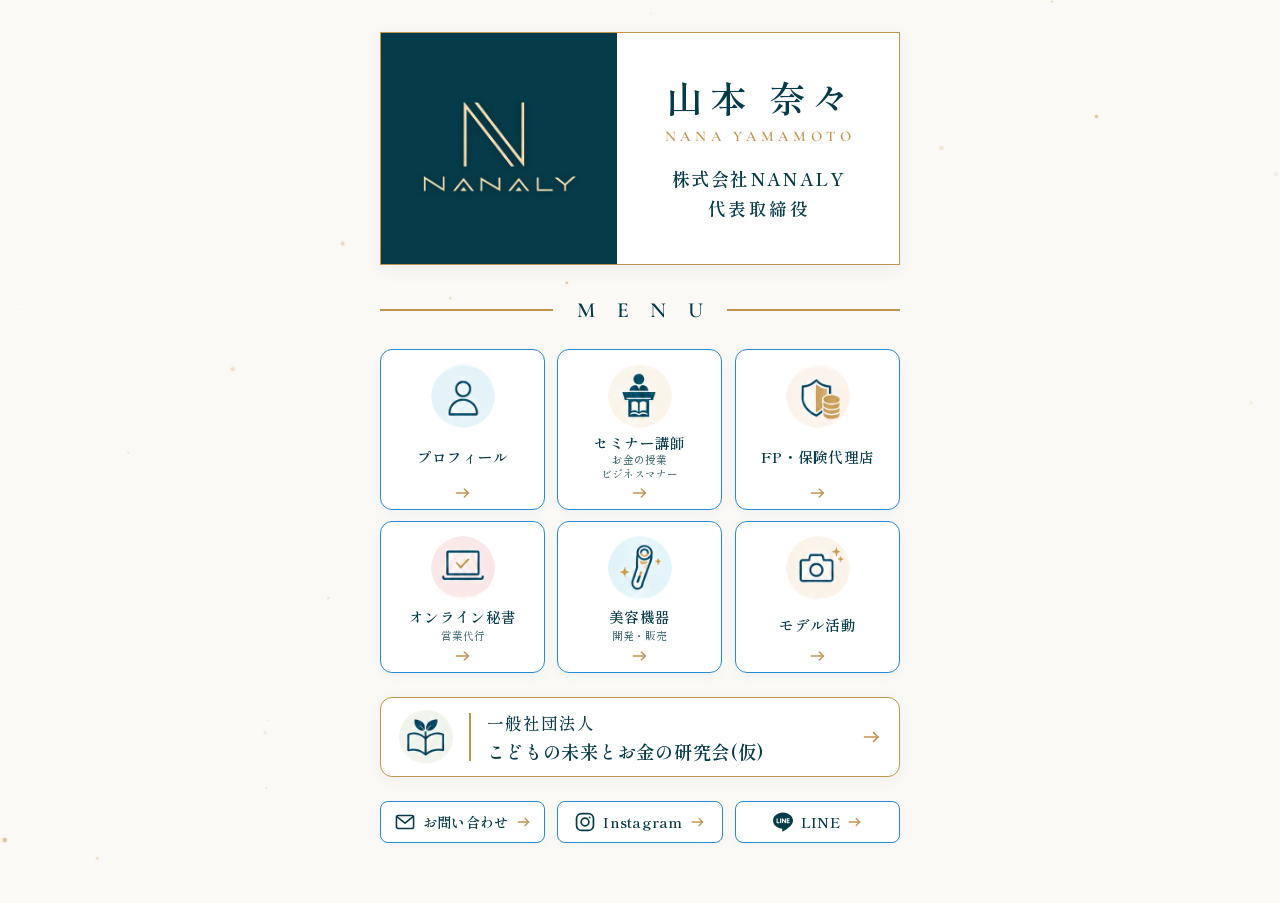
==== commit 5ae7bdf5: "Fix scroll position to always start at top when navigating to portfolio and other pages" ====
--- a/index.html
+++ b/index.html
@@ -12,8 +12,14 @@
   <link href="https://fonts.googleapis.com/css2?family=Cormorant+Garamond:wght@400;500;600;700&family=Noto+Serif+JP:wght@300;400;500;600;700&family=Shippori+Mincho:wght@400;500;600;700&display=swap" rel="stylesheet">
   
   <link rel="stylesheet" href="style.css">
+  <script>
+    if ('scrollRestoration' in history) {
+      history.scrollRestoration = 'manual';
+    }
+    window.scrollTo(0, 0);
+  </script>
 </head>
-<body>
+<body id="top">
   <!-- 背景の金箔・微粒子キャンバス -->
   <canvas id="ambient-canvas"></canvas>
 
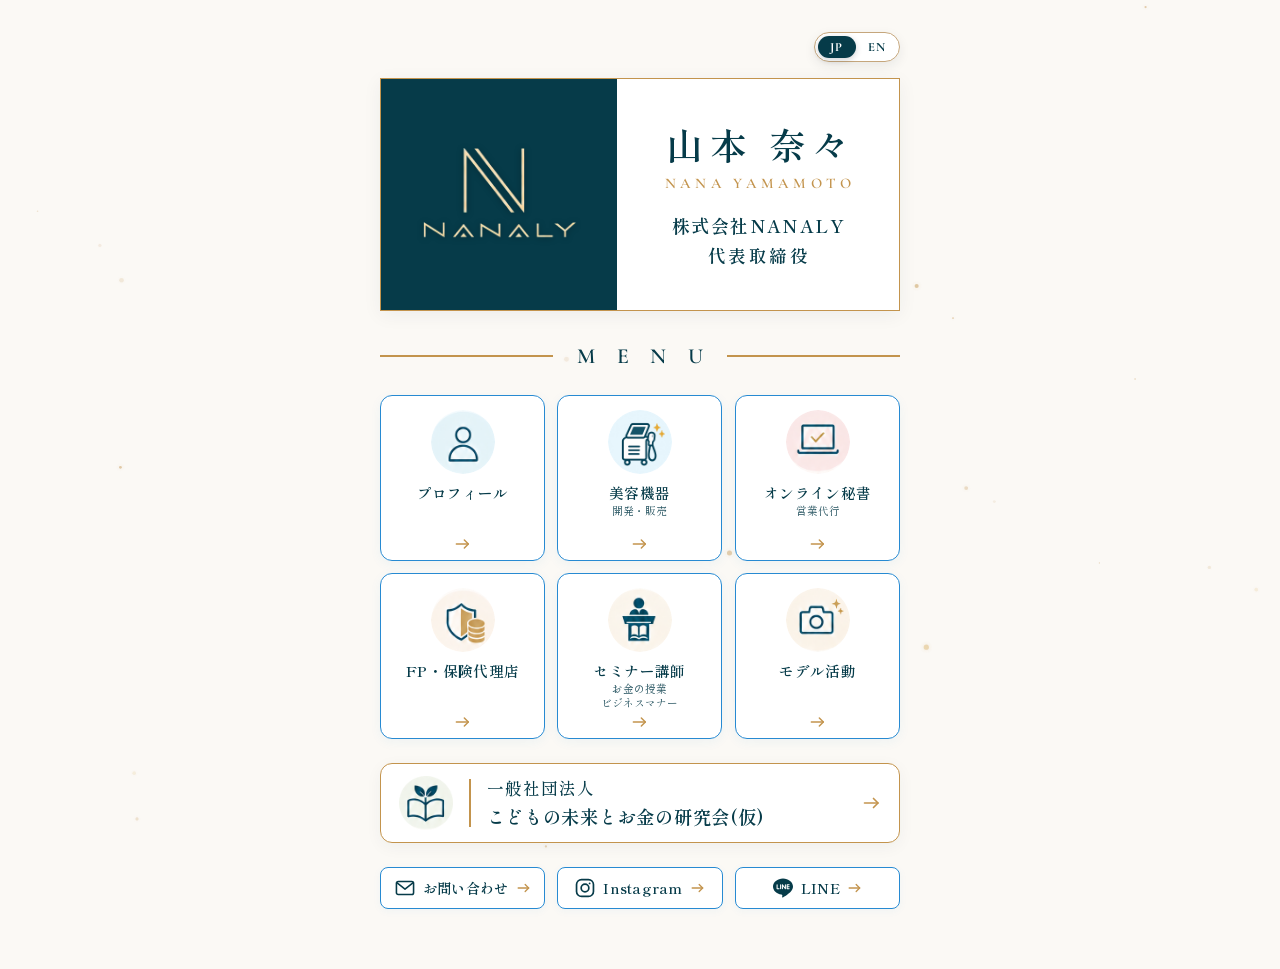
==== commit 77274355: "Refine layout, icons, activity links, and add JP/EN switcher across all pages" ====
--- a/index.html
+++ b/index.html
@@ -12,19 +12,32 @@
   <link href="https://fonts.googleapis.com/css2?family=Cormorant+Garamond:wght@400;500;600;700&family=Noto+Serif+JP:wght@300;400;500;600;700&family=Shippori+Mincho:wght@400;500;600;700&display=swap" rel="stylesheet">
   
   <link rel="stylesheet" href="style.css">
+  <link rel="stylesheet" href="css/lang-switcher.css">
   <script>
     if ('scrollRestoration' in history) {
       history.scrollRestoration = 'manual';
     }
     window.scrollTo(0, 0);
+    try {
+      var savedLang = new URLSearchParams(location.search).get('lang') || localStorage.getItem('nanaly_lang');
+      if (savedLang === 'en') document.documentElement.lang = 'en';
+    } catch (e) {}
   </script>
 </head>
-<body id="top">
+<body id="top" data-i18n-title="top.pageTitle">
   <!-- 背景の金箔・微粒子キャンバス -->
   <canvas id="ambient-canvas"></canvas>
 
   <main class="page-container">
     <div class="card-wrapper">
+
+      <!-- 言語切り替え（JP / EN） -->
+      <div class="lang-switch-bar lang-switch-bar--top" role="region" aria-label="Language switcher">
+        <div class="lang-switch-pill">
+          <button type="button" class="lang-btn is-active" data-lang="ja" aria-pressed="true" aria-label="日本語">JP</button>
+          <button type="button" class="lang-btn" data-lang="en" aria-pressed="false" aria-label="English">EN</button>
+        </div>
+      </div>
 
       <!-- ================= 1. 上部名刺カード ================= -->
       <section class="business-card" id="business-card" role="region" aria-label="名刺">
@@ -41,11 +54,11 @@
           <!-- 右側: プロフィールテキスト -->
           <div class="card-right">
             <div class="card-right-content">
-              <h1 class="owner-name">山本 奈々</h1>
-              <p class="owner-en">NANA YAMAMOTO</p>
+              <h1 class="owner-name" data-i18n="top.ownerName">山本 奈々</h1>
+              <p class="owner-en" data-i18n="top.ownerEn">NANA YAMAMOTO</p>
               <div class="owner-affiliation">
-                <p class="company-name">株式会社NANALY</p>
-                <p class="job-title">代表取締役</p>
+                <p class="company-name" data-i18n="top.company">株式会社NANALY</p>
+                <p class="job-title" data-i18n="top.jobTitle">代表取締役</p>
               </div>
             </div>
           </div>
@@ -68,22 +81,70 @@
             <div class="icon-frame">
               <img src="image/icon-profile.png" alt="プロフィール" class="menu-icon" loading="lazy">
             </div>
-            <h2 class="card-title">プロフィール</h2>
-            <div class="card-arrow" aria-hidden="true">
-              <img src="image/arrow.svg" alt="" class="arrow-svg">
-            </div>
-          </div>
-          <div class="card-ripple"></div>
-        </article>
-
-        <!-- 2. セミナー講師 -->
+            <h2 class="card-title" data-i18n="top.card.profile">プロフィール</h2>
+            <div class="card-arrow" aria-hidden="true">
+              <img src="image/arrow.svg" alt="" class="arrow-svg">
+            </div>
+          </div>
+          <div class="card-ripple"></div>
+        </article>
+
+        <!-- 2. 美容機器 -->
+        <article class="grid-card" data-category="beauty" tabindex="0">
+          <div class="card-body">
+            <div class="icon-frame">
+              <img src="image/icon-beauty-device.png" alt="美容機器" class="menu-icon" loading="lazy">
+            </div>
+            <h2 class="card-title" data-i18n="top.card.beauty">美容機器</h2>
+            <p class="card-sub" data-i18n="top.card.beautySub">
+              <span>開発・販売</span>
+            </p>
+            <div class="card-arrow" aria-hidden="true">
+              <img src="image/arrow.svg" alt="" class="arrow-svg">
+            </div>
+          </div>
+          <div class="card-ripple"></div>
+        </article>
+
+        <!-- 3. オンライン秘書 -->
+        <article class="grid-card" data-category="secretary" tabindex="0">
+          <div class="card-body">
+            <div class="icon-frame">
+              <img src="image/icon-secretary.png" alt="オンライン秘書" class="menu-icon" loading="lazy">
+            </div>
+            <h2 class="card-title" data-i18n="top.card.secretary">オンライン秘書</h2>
+            <p class="card-sub" data-i18n="top.card.secretarySub">
+              <span>営業代行</span>
+            </p>
+            <div class="card-arrow" aria-hidden="true">
+              <img src="image/arrow.svg" alt="" class="arrow-svg">
+            </div>
+          </div>
+          <div class="card-ripple"></div>
+        </article>
+
+        <!-- 4. FP・保険代理店 -->
+        <article class="grid-card" data-category="fp" tabindex="0">
+          <div class="card-body">
+            <div class="icon-frame">
+              <img src="image/icon-fp.png" alt="FP・保険代理店" class="menu-icon" loading="lazy">
+            </div>
+            <h2 class="card-title" data-i18n="top.card.fp">FP・保険代理店</h2>
+            <div class="card-arrow" aria-hidden="true">
+              <img src="image/arrow.svg" alt="" class="arrow-svg">
+            </div>
+          </div>
+          <div class="card-ripple"></div>
+        </article>
+
+        <!-- 5. セミナー講師 -->
         <article class="grid-card" data-category="seminar" tabindex="0">
           <div class="card-body">
             <div class="icon-frame">
               <img src="image/icon-seminar.png" alt="セミナー講師" class="menu-icon" loading="lazy">
             </div>
-            <h2 class="card-title">セミナー講師</h2>
-            <p class="card-sub">
+            <h2 class="card-title" data-i18n="top.card.seminar">セミナー講師</h2>
+            <p class="card-sub" data-i18n="top.card.seminarSub">
               <span>お金の授業</span>
               <span>ビジネスマナー</span>
             </p>
@@ -94,61 +155,13 @@
           <div class="card-ripple"></div>
         </article>
 
-        <!-- 3. FP・保険代理店 -->
-        <article class="grid-card" data-category="fp" tabindex="0">
-          <div class="card-body">
-            <div class="icon-frame">
-              <img src="image/icon-fp.png" alt="FP・保険代理店" class="menu-icon" loading="lazy">
-            </div>
-            <h2 class="card-title">FP・保険代理店</h2>
-            <div class="card-arrow" aria-hidden="true">
-              <img src="image/arrow.svg" alt="" class="arrow-svg">
-            </div>
-          </div>
-          <div class="card-ripple"></div>
-        </article>
-
-        <!-- 4. オンライン秘書 -->
-        <article class="grid-card" data-category="secretary" tabindex="0">
-          <div class="card-body">
-            <div class="icon-frame">
-              <img src="image/icon-secretary.png" alt="オンライン秘書" class="menu-icon" loading="lazy">
-            </div>
-            <h2 class="card-title">オンライン秘書</h2>
-            <p class="card-sub">
-              <span>営業代行</span>
-            </p>
-            <div class="card-arrow" aria-hidden="true">
-              <img src="image/arrow.svg" alt="" class="arrow-svg">
-            </div>
-          </div>
-          <div class="card-ripple"></div>
-        </article>
-
-        <!-- 5. 美容機器 -->
-        <article class="grid-card" data-category="beauty" tabindex="0">
-          <div class="card-body">
-            <div class="icon-frame">
-              <img src="image/icon-beauty.png" alt="美容機器" class="menu-icon" loading="lazy">
-            </div>
-            <h2 class="card-title">美容機器</h2>
-            <p class="card-sub">
-              <span>開発・販売</span>
-            </p>
-            <div class="card-arrow" aria-hidden="true">
-              <img src="image/arrow.svg" alt="" class="arrow-svg">
-            </div>
-          </div>
-          <div class="card-ripple"></div>
-        </article>
-
         <!-- 6. モデル活動 -->
         <article class="grid-card" data-category="model" tabindex="0">
           <div class="card-body">
             <div class="icon-frame">
               <img src="image/icon-model.png" alt="モデル活動" class="menu-icon" loading="lazy">
             </div>
-            <h2 class="card-title">モデル活動</h2>
+            <h2 class="card-title" data-i18n="top.card.model">モデル活動</h2>
             <div class="card-arrow" aria-hidden="true">
               <img src="image/arrow.svg" alt="" class="arrow-svg">
             </div>
@@ -167,8 +180,8 @@
             </div>
             <div class="banner-gold-divider"></div>
             <div class="banner-text-content">
-              <p class="banner-sub">一般社団法人</p>
-              <h2 class="banner-title">こどもの未来とお金の研究会(仮)</h2>
+              <p class="banner-sub" data-i18n="top.banner.sub">一般社団法人</p>
+              <h2 class="banner-title" data-i18n="top.banner.title">こどもの未来とお金の研究会(仮)</h2>
             </div>
             <div class="banner-arrow" aria-hidden="true">
               <img src="image/arrow.svg" alt="" class="arrow-svg">
@@ -185,7 +198,7 @@
           <span class="btn-icon">
             <img src="image/icon-mail.svg" alt="メール" class="action-svg">
           </span>
-          <span class="btn-label">お問い合わせ</span>
+          <span class="btn-label" data-i18n="top.footer.contact">お問い合わせ</span>
           <span class="btn-arrow" aria-hidden="true">
             <img src="image/arrow.svg" alt="" class="arrow-svg">
           </span>
@@ -196,7 +209,7 @@
           <span class="btn-icon">
             <img src="image/icon-instagram.svg" alt="Instagram" class="action-svg">
           </span>
-          <span class="btn-label">Instagram</span>
+          <span class="btn-label" data-i18n="top.footer.instagram">Instagram</span>
           <span class="btn-arrow" aria-hidden="true">
             <img src="image/arrow.svg" alt="" class="arrow-svg">
           </span>
@@ -207,7 +220,7 @@
           <span class="btn-icon">
             <img src="image/icon-line.svg" alt="LINE" class="action-svg line-svg">
           </span>
-          <span class="btn-label">LINE</span>
+          <span class="btn-label" data-i18n="top.footer.line">LINE</span>
           <span class="btn-arrow" aria-hidden="true">
             <img src="image/arrow.svg" alt="" class="arrow-svg">
           </span>
@@ -233,8 +246,8 @@
         <!-- JSで動的に詳細テキストを挿入 -->
       </div>
       <div class="modal-footer">
-        <button class="modal-action-btn primary" id="modal-primary-btn">詳細を見る</button>
-        <button class="modal-action-btn secondary" id="modal-secondary-btn">閉じる</button>
+        <button class="modal-action-btn primary" id="modal-primary-btn" data-i18n="top.modal.primary">詳細を見る</button>
+        <button class="modal-action-btn secondary" id="modal-secondary-btn" data-i18n="top.modal.secondary">閉じる</button>
       </div>
     </div>
   </div>
@@ -276,6 +289,7 @@
     </div>
   </div>
 
+  <script src="js/i18n.js"></script>
   <script src="script.js"></script>
 </body>
 </html>
--- a/style.css
+++ b/style.css
@@ -298,6 +298,7 @@
 .menu-grid {
   display: grid;
   grid-template-columns: repeat(3, 1fr);
+  grid-auto-rows: 1fr;
   gap: 12px;
 }
 
@@ -345,7 +346,7 @@
   display: flex;
   flex-direction: column;
   align-items: center;
-  justify-content: space-between;
+  justify-content: flex-start;
   text-align: center;
   z-index: 2;
 }
@@ -383,7 +384,7 @@
   color: var(--color-deep-teal);
   letter-spacing: 0.02em;
   line-height: 1.25;
-  margin-top: 6px;
+  margin-top: 10px;
   white-space: nowrap;
   transition: color 0.25s ease;
 }
@@ -400,7 +401,8 @@
   font-size: 0.66rem;
   color: var(--color-deep-teal);
   line-height: 1.2;
-  margin-top: 2px;
+  margin-top: 3px;
+  margin-bottom: 6px;
   white-space: nowrap;
   opacity: 0.88;
 }
@@ -413,7 +415,7 @@
   display: flex;
   align-items: center;
   justify-content: center;
-  margin-top: 6px;
+  margin-top: auto;
   transition: transform 0.3s ease;
 }
 
@@ -1034,15 +1036,15 @@
    ========================================================================== */
 @media (max-width: 480px) {
   body {
-    padding: 16px 10px 40px;
+    padding: 8px 10px calc(22px + env(safe-area-inset-bottom));
   }
 
   .card-wrapper {
-    gap: 18px;
+    gap: 11px;
   }
 
   .card-inner {
-    min-height: 175px;
+    min-height: 158px;
   }
 
   .card-left {
@@ -1056,19 +1058,20 @@
   }
 
   .card-right {
-    padding: 16px 10px;
+    padding: 12px 10px;
   }
 
   .owner-name {
     font-size: clamp(1.35rem, 5.8vw, 1.75rem);
     letter-spacing: 0.14em;
+    margin-bottom: 5px;
     white-space: nowrap;
   }
 
   .owner-en {
     font-size: clamp(0.6rem, 2.5vw, 0.72rem);
     letter-spacing: 0.24em;
-    margin-bottom: 14px;
+    margin-bottom: 10px;
     white-space: nowrap;
   }
 
@@ -1077,40 +1080,51 @@
     white-space: nowrap;
   }
 
+  .menu-divider {
+    margin: 0;
+    gap: 12px;
+  }
+
+  .divider-text {
+    font-size: 1.15rem;
+  }
+
   .menu-grid {
     gap: 8px;
   }
 
   .grid-card {
-    min-height: 136px;
-    padding: 10px 3px 8px;
+    min-height: 126px;
+    padding: 8px 3px 7px;
     border-radius: 10px;
   }
 
   .icon-frame {
-    width: clamp(44px, 13.5vw, 56px);
-    height: clamp(44px, 13.5vw, 56px);
+    width: clamp(42px, 12.2vw, 50px);
+    height: clamp(42px, 12.2vw, 50px);
+    margin-top: 0;
   }
 
   .card-title {
     font-size: clamp(0.7rem, 3.1vw, 0.85rem);
     letter-spacing: 0.01em;
-    margin-top: 5px;
+    margin-top: 6px;
   }
 
   .card-sub {
     font-size: clamp(0.55rem, 2.3vw, 0.62rem);
     margin-top: 2px;
+    margin-bottom: 4px;
   }
 
   .card-arrow {
     width: 14px;
     height: 10px;
-    margin-top: 4px;
+    margin-top: auto;
   }
 
   .banner-card {
-    padding: 10px 12px;
+    padding: 8px 12px;
   }
 
   .banner-inner {
@@ -1118,12 +1132,12 @@
   }
 
   .banner-icon-frame {
-    flex: 0 0 clamp(38px, 11vw, 46px);
-    height: clamp(38px, 11vw, 46px);
+    flex: 0 0 clamp(36px, 10.5vw, 44px);
+    height: clamp(36px, 10.5vw, 44px);
   }
 
   .banner-gold-divider {
-    height: 38px;
+    height: 34px;
   }
 
   .banner-sub {
@@ -1144,7 +1158,7 @@
   }
 
   .action-btn {
-    padding: 8px 3px;
+    padding: 8px 4px;
     gap: 4px;
   }
 
@@ -1154,10 +1168,89 @@
   }
 
   .btn-label {
-    font-size: clamp(0.66rem, 2.8vw, 0.78rem);
+    font-size: clamp(0.64rem, 2.7vw, 0.78rem);
   }
 
   .btn-arrow {
     width: 10px;
   }
 }
+
+/* ==========================================================================
+   10. English Mode Typography & Wrapping Adjustments
+   ========================================================================== */
+html[lang="en"] .owner-name {
+  font-family: var(--font-serif-en);
+  font-size: 1.88rem;
+  letter-spacing: 0.06em;
+  padding-left: 0.06em;
+}
+
+html[lang="en"] .owner-en {
+  font-family: var(--font-mincho);
+  letter-spacing: 0.24em;
+  padding-left: 0.24em;
+}
+
+html[lang="en"] .company-name,
+html[lang="en"] .job-title {
+  font-family: var(--font-serif-en);
+  letter-spacing: 0.04em;
+  padding-left: 0.04em;
+}
+
+html[lang="en"] .card-title {
+  font-family: var(--font-serif-en);
+  font-size: 0.92rem;
+  letter-spacing: 0.01em;
+  white-space: normal;
+  line-height: 1.18;
+  padding: 0 2px;
+}
+
+html[lang="en"] .card-sub {
+  font-family: var(--font-serif-en);
+  font-size: 0.72rem;
+  white-space: normal;
+  line-height: 1.15;
+}
+
+html[lang="en"] .banner-sub,
+html[lang="en"] .banner-title,
+html[lang="en"] .btn-label {
+  font-family: var(--font-serif-en);
+  letter-spacing: 0.02em;
+}
+
+html[lang="en"] .banner-title {
+  white-space: normal;
+  line-height: 1.25;
+}
+
+@media (max-width: 480px) {
+  html[lang="en"] .owner-name {
+    font-size: clamp(1.18rem, 4.9vw, 1.55rem);
+    letter-spacing: 0.04em;
+    padding-left: 0.04em;
+  }
+
+  html[lang="en"] .job-title {
+    font-size: clamp(0.68rem, 2.8vw, 0.86rem);
+  }
+
+  html[lang="en"] .card-title {
+    font-size: clamp(0.76rem, 3.2vw, 0.9rem);
+  }
+
+  html[lang="en"] .card-sub {
+    font-size: clamp(0.62rem, 2.6vw, 0.7rem);
+  }
+
+  html[lang="en"] .banner-title {
+    font-size: clamp(0.76rem, 3.2vw, 0.9rem);
+  }
+
+  html[lang="en"] .btn-label {
+    font-size: clamp(0.72rem, 3vw, 0.84rem);
+  }
+}
--- a/css/lang-switcher.css
+++ b/css/lang-switcher.css
@@ -0,0 +1,98 @@
+/* ==========================================================================
+   NANALY Shared Language Switcher (JP / EN)
+   Matches NANALY's refined gold, deep-teal / navy, and washi aesthetic.
+   ========================================================================== */
+
+.lang-switch-bar {
+  width: 100%;
+  display: flex;
+  justify-content: flex-end;
+  align-items: center;
+  position: relative;
+  z-index: 20;
+}
+
+.lang-switch-bar--top {
+  margin-bottom: -8px;
+}
+
+.lang-switch-bar--sheet {
+  max-width: 960px;
+  margin-bottom: 10px;
+}
+
+.lang-switch-pill {
+  display: inline-flex;
+  align-items: center;
+  gap: 2px;
+  padding: 3px;
+  background: rgba(255, 255, 255, 0.94);
+  border: 1.4px solid #c5a67c;
+  border-radius: 999px;
+  box-shadow: 0 4px 12px rgba(20, 34, 52, 0.08);
+  backdrop-filter: blur(6px);
+  -webkit-backdrop-filter: blur(6px);
+}
+
+.lang-btn {
+  display: inline-flex;
+  align-items: center;
+  justify-content: center;
+  min-width: 38px;
+  appearance: none;
+  border: none;
+  background: transparent;
+  color: var(--lang-text, #1d2b3a);
+  font-family: "Cormorant Garamond", "Shippori Mincho", "Noto Serif JP", serif;
+  font-size: 0.78rem;
+  font-weight: 700;
+  letter-spacing: 0.09em;
+  line-height: 1;
+  padding: 5px 10px;
+  border-radius: 999px;
+  cursor: pointer;
+  transition: background-color 0.25s ease, color 0.25s ease, box-shadow 0.25s ease, transform 0.2s ease;
+  white-space: nowrap;
+  user-select: none;
+}
+
+.lang-btn:hover:not(.is-active) {
+  background-color: rgba(197, 166, 124, 0.16);
+}
+
+.lang-btn:focus-visible {
+  outline: 2px solid #c5a67c;
+  outline-offset: 2px;
+}
+
+.lang-btn.is-active {
+  background-color: var(--lang-accent, #1d2b3a);
+  color: #ffffff;
+  box-shadow: 0 2px 6px rgba(20, 34, 52, 0.2);
+}
+
+/* Top page deep-teal token match */
+body#top .lang-switch-bar--top {
+  --lang-accent: #063b49;
+  --lang-text: #063b49;
+}
+
+@media (max-width: 820px) {
+  .lang-switch-bar--sheet {
+    max-width: 480px;
+    padding: 0 12px;
+    margin-bottom: 8px;
+  }
+}
+
+@media (max-width: 480px) {
+  .lang-switch-bar--top {
+    margin-bottom: -4px;
+  }
+
+  .lang-btn {
+    min-width: 34px;
+    font-size: 0.74rem;
+    padding: 4px 9px;
+  }
+}
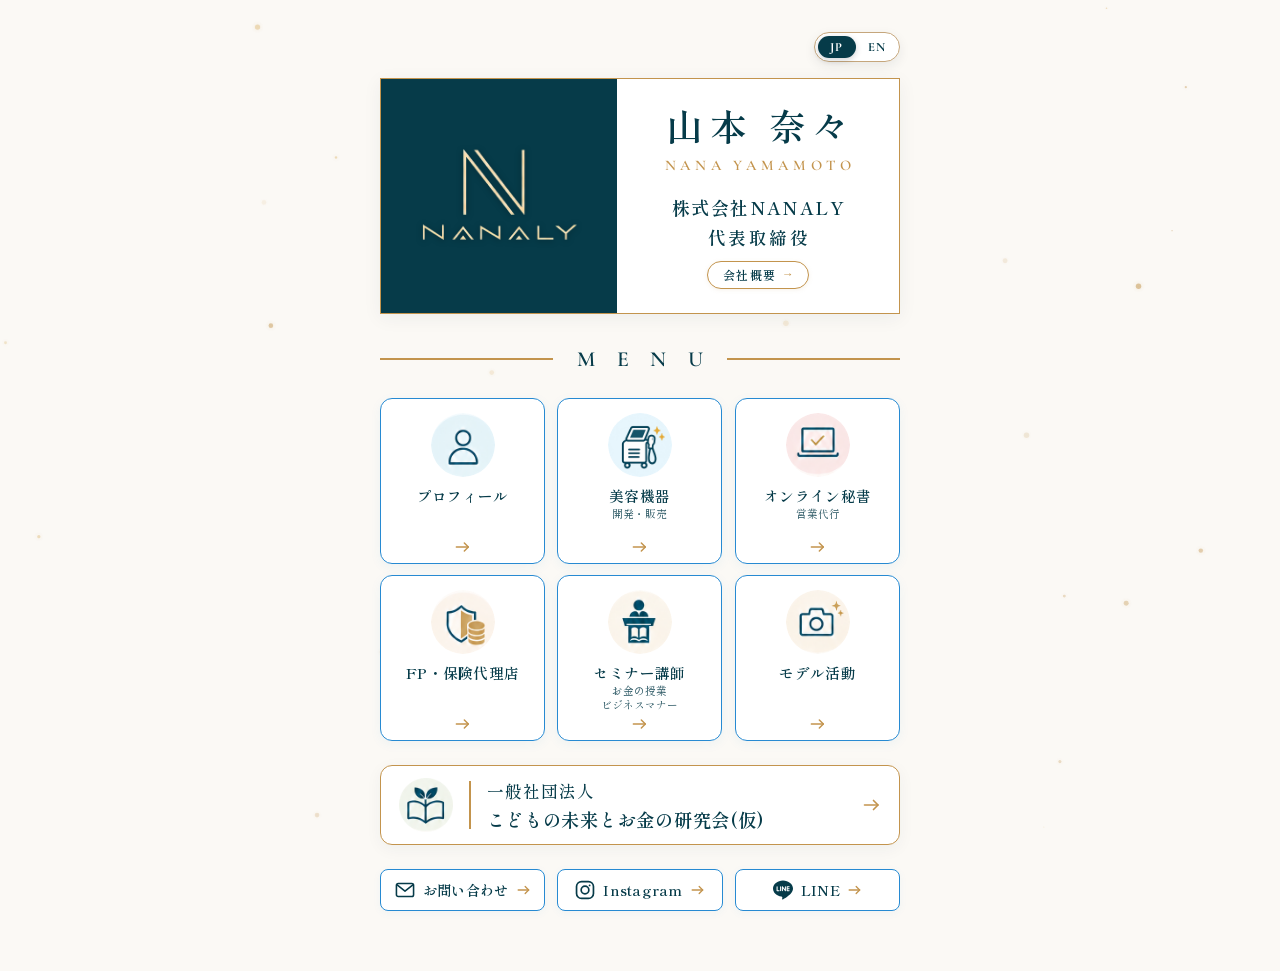
==== commit a8d45a1d: "Add company overview button to business card and company modal popup" ====
--- a/index.html
+++ b/index.html
@@ -60,6 +60,10 @@
                 <p class="company-name" data-i18n="top.company">株式会社NANALY</p>
                 <p class="job-title" data-i18n="top.jobTitle">代表取締役</p>
               </div>
+              <button type="button" class="card-company-btn" id="open-company-btn" aria-haspopup="dialog" aria-label="会社概要を表示">
+                <span class="company-btn-text" data-i18n="top.companyBtn">会社概要</span>
+                <span class="company-btn-arrow" aria-hidden="true">→</span>
+              </button>
             </div>
           </div>
         </div>
--- a/style.css
+++ b/style.css
@@ -266,6 +266,65 @@
   padding-left: 0.14em;
 }
 
+/* 名刺内「会社概要」ボタン */
+.card-company-btn {
+  display: inline-flex;
+  align-items: center;
+  justify-content: center;
+  gap: 6px;
+  margin-top: 11px;
+  padding: 4px 14px;
+  background: #ffffff;
+  border: 1px solid var(--color-gold);
+  border-radius: 999px;
+  cursor: pointer;
+  transition: all 0.3s cubic-bezier(0.2, 0.8, 0.2, 1);
+  box-shadow: 0 1px 4px rgba(197, 166, 124, 0.15);
+}
+
+.card-company-btn:hover {
+  background: linear-gradient(135deg, rgba(255, 255, 255, 1), rgba(247, 242, 235, 1));
+  border-color: var(--color-gold-dark);
+  box-shadow: 0 3px 10px rgba(197, 166, 124, 0.28);
+  transform: translateY(-1px);
+}
+
+.card-company-btn:active {
+  transform: translateY(0);
+  box-shadow: 0 1px 3px rgba(197, 166, 124, 0.2);
+}
+
+.card-company-btn:focus-visible {
+  outline: 2px solid var(--color-gold);
+  outline-offset: 2px;
+}
+
+.company-btn-text {
+  font-family: var(--font-mincho);
+  font-size: 0.76rem;
+  font-weight: 600;
+  color: var(--color-deep-teal);
+  letter-spacing: 0.1em;
+  padding-left: 0.1em;
+  transition: color 0.25s ease;
+}
+
+.company-btn-arrow {
+  font-size: 0.74rem;
+  color: var(--color-gold);
+  transition: transform 0.25s ease, color 0.25s ease;
+  line-height: 1;
+}
+
+.card-company-btn:hover .company-btn-text {
+  color: #0c333f;
+}
+
+.card-company-btn:hover .company-btn-arrow {
+  transform: translateX(2px);
+  color: var(--color-gold-dark);
+}
+
 /* ==========================================================================
    2. MENU 区切り線
    ========================================================================== */
@@ -815,6 +874,43 @@
   color: var(--color-gold);
   font-size: 0.65rem;
   top: 1px;
+}
+
+/* 会社概要モーダル テーブルレイアウト */
+.company-modal-table {
+  display: flex;
+  flex-direction: column;
+  border-top: 1px solid rgba(197, 166, 124, 0.32);
+  margin-top: 2px;
+}
+
+.company-row {
+  display: flex;
+  align-items: baseline;
+  padding: 10px 4px;
+  border-bottom: 1px solid rgba(197, 166, 124, 0.22);
+  gap: 12px;
+}
+
+.company-row--top {
+  align-items: flex-start;
+}
+
+.company-label {
+  flex: 0 0 84px;
+  font-family: var(--font-mincho);
+  font-size: 0.86rem;
+  font-weight: 700;
+  color: var(--color-deep-teal);
+  letter-spacing: 0.06em;
+}
+
+.company-val {
+  flex: 1;
+  font-family: var(--font-sans);
+  font-size: 0.88rem;
+  line-height: 1.65;
+  color: #243a42;
 }
 
 .modal-footer {
@@ -1080,6 +1176,35 @@
     white-space: nowrap;
   }
 
+  .card-company-btn {
+    margin-top: clamp(6px, 1.8vw, 9px);
+    padding: 3px 11px;
+  }
+
+  .company-btn-text {
+    font-size: clamp(0.66rem, 2.6vw, 0.72rem);
+    letter-spacing: 0.08em;
+  }
+
+  .company-btn-arrow {
+    font-size: clamp(0.62rem, 2.4vw, 0.68rem);
+  }
+
+  .company-row {
+    padding: 8px 2px;
+    gap: 8px;
+  }
+
+  .company-label {
+    flex: 0 0 74px;
+    font-size: 0.78rem;
+  }
+
+  .company-val {
+    font-size: 0.82rem;
+    line-height: 1.55;
+  }
+
   .menu-divider {
     margin: 0;
     gap: 12px;
@@ -1222,12 +1347,29 @@
   letter-spacing: 0.02em;
 }
 
+html[lang="en"] .company-btn-text {
+  font-family: var(--font-serif-en);
+  font-size: 0.72rem;
+  letter-spacing: 0.06em;
+}
+
+html[lang="en"] .company-label {
+  flex: 0 0 110px;
+  font-family: var(--font-serif-en);
+  font-size: 0.8rem;
+  letter-spacing: 0.02em;
+}
+
 html[lang="en"] .banner-title {
   white-space: normal;
   line-height: 1.25;
 }
 
 @media (max-width: 480px) {
+  html[lang="en"] .company-label {
+    flex: 0 0 92px;
+    font-size: 0.74rem;
+  }
   html[lang="en"] .owner-name {
     font-size: clamp(1.18rem, 4.9vw, 1.55rem);
     letter-spacing: 0.04em;
